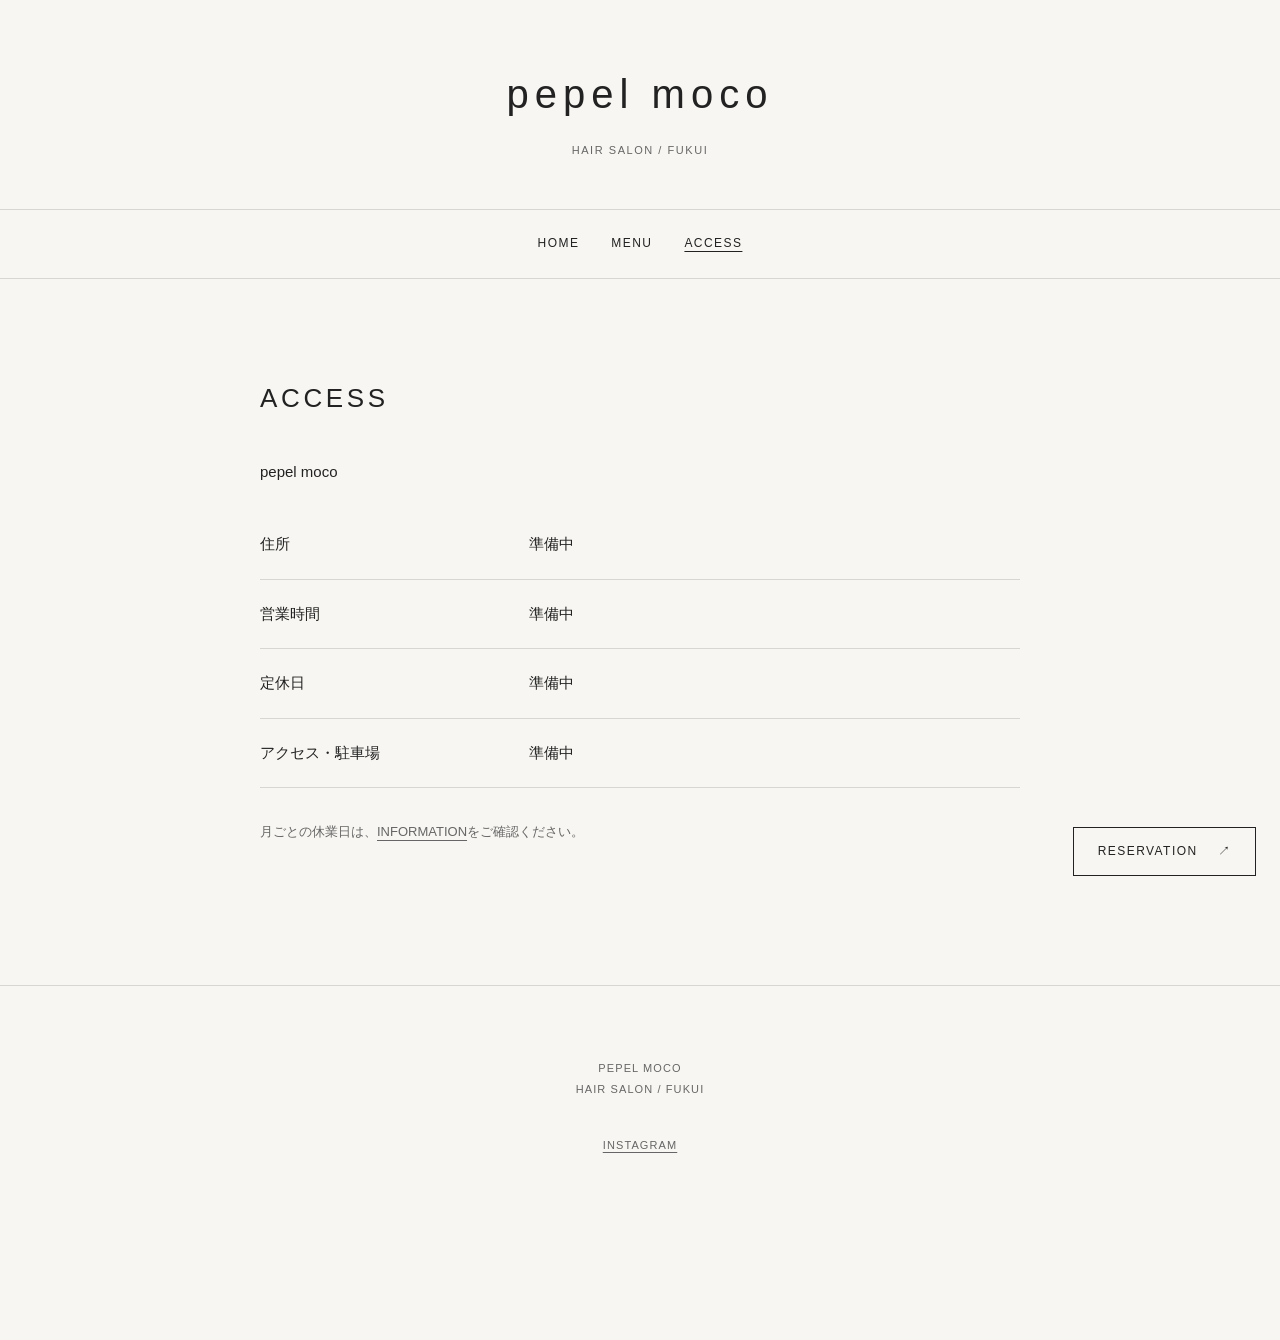
==== access.html @ a0970bb3 "build static site v0.1" ====
<!doctype html>
<html lang="ja">
<head>
  <meta charset="utf-8">
  <meta name="viewport" content="width=device-width, initial-scale=1, viewport-fit=cover">
  <meta name="description" content="福井の美容室 pepel moco。お休みのお知らせ、メニュー、アクセス、予約のご案内。">
  <title>ACCESS | pepel moco</title>
  <link rel="stylesheet" href="assets/style.css">
</head>
<body class="inner-page">
  <a class="skip-link" href="#main">本文へ移動</a>
  <header class="site-header">
    <p class="site-title"><a href="index.html">pepel moco</a></p>
    <p class="site-description">HAIR SALON / FUKUI</p>
  </header>
  <nav class="navigation" aria-label="メインナビゲーション">
      <a href="index.html">HOME</a>
      <a href="menu.html">MENU</a>
      <a href="access.html" aria-current="page">ACCESS</a>
  </nav>
  <main id="main" class="content" tabindex="-1">
    <section class="section" aria-labelledby="access-title">
      <h1 class="page-title" id="access-title">ACCESS</h1>
      <p>pepel moco</p>
      <!-- ACCESS EDIT START: 店舗情報を確定情報に置き換えてください。 -->
      <dl class="details">
        <div><dt>住所</dt><dd>準備中</dd></div>
        <div><dt>営業時間</dt><dd>準備中</dd></div>
        <div><dt>定休日</dt><dd>準備中</dd></div>
        <div><dt>アクセス・駐車場</dt><dd>準備中</dd></div>
      </dl>
      <!-- ACCESS EDIT END -->
      <p class="note">月ごとの休業日は、<a href="index.html#information-title">INFORMATION</a>をご確認ください。</p>
    </section>
  </main>
  <footer class="site-footer">
    <p>PEPEL MOCO<br>HAIR SALON / FUKUI</p>
    <a href="index.html#instagram">INSTAGRAM</a>
  </footer>
  <a class="reservation" href="index.html#reservation" aria-label="予約のご案内">RESERVATION <span aria-hidden="true">↗</span></a>
</body>
</html>
---- assets/style.css ----
/* pepel moco — static site v0.1 */
:root {
  color-scheme: light;
  --paper: #f7f6f2;
  --ink: #222;
  --muted: #666;
  --rule: #d8d6d0;
}
* { box-sizing: border-box; }
html { scroll-padding-top: 32px; }
body {
  margin: 0;
  padding-bottom: calc(100px + env(safe-area-inset-bottom, 0px));
  background: var(--paper);
  color: var(--ink);
  font-family: -apple-system, BlinkMacSystemFont, "Helvetica Neue", sans-serif;
  font-size: 15px;
  line-height: 1.9;
  overflow-wrap: anywhere;
}
a { color: inherit; text-underline-offset: 0.3em; }
a:hover { text-decoration-thickness: 2px; }
a:focus-visible { outline: 2px solid var(--ink); outline-offset: 5px; }
.site-header {
  min-height: 65vh;
  min-height: 65svh;
  display: flex;
  flex-direction: column;
  justify-content: center;
  align-items: center;
  padding: 72px 24px;
  text-align: center;
}
.site-title {
  margin: 0;
  font-size: clamp(32px, 7vw, 72px);
  font-weight: 400;
  letter-spacing: 0.15em;
  line-height: 1.5;
}
.site-title a { text-decoration: none; }
.site-description {
  margin: 24px 0 0;
  font-size: 11px;
  letter-spacing: 0.14em;
  color: var(--muted);
}
.navigation {
  display: flex;
  justify-content: center;
  flex-wrap: wrap;
  gap: 12px 32px;
  padding: 12px 20px;
  border-top: 1px solid var(--rule);
  border-bottom: 1px solid var(--rule);
  font-size: 12px;
  letter-spacing: 0.12em;
}
.navigation a {
  min-height: 44px;
  display: inline-flex;
  align-items: center;
  text-decoration: none;
}
.navigation a[aria-current="page"], .navigation a:hover { text-decoration: underline; }
.content { width: min(760px, calc(100% - 48px)); margin: 100px auto 140px; }
.section + .section { margin-top: 120px; }
.section { scroll-margin-top: 32px; }
.section-title, .page-title {
  margin: 0 0 40px;
  font-size: 20px;
  font-weight: 400;
  line-height: 1.5;
  letter-spacing: 0.14em;
}
.page-title { font-size: 26px; }
p { margin: 0 0 24px; }
.notice h3 { margin: 0 0 16px; font-size: 20px; font-weight: 400; }
.notice-label, .note, .link-pending { font-size: 13px; color: var(--muted); }
.details { margin: 24px 0 32px; }
.details > div {
  display: grid;
  grid-template-columns: minmax(0, 1fr) minmax(0, 2fr);
  gap: 24px;
  padding: 20px 0;
  border-bottom: 1px solid var(--rule);
}
dt, dd { margin: 0; }
.text-link { display: inline-flex; align-items: center; min-height: 44px; }
.inner-page .site-header { min-height: 0; padding: 64px 24px 48px; }
.inner-page .site-title { font-size: clamp(28px, 5vw, 40px); }
.inner-page .site-description { margin-top: 16px; }
.site-footer {
  padding: 72px 24px;
  border-top: 1px solid var(--rule);
  text-align: center;
  color: var(--muted);
  font-size: 11px;
  letter-spacing: 0.1em;
}
.site-footer a { display: inline-flex; align-items: center; min-height: 44px; }
.reservation {
  position: fixed;
  right: max(24px, env(safe-area-inset-right, 0px));
  bottom: calc(24px + env(safe-area-inset-bottom, 0px));
  z-index: 10;
  display: flex;
  align-items: center;
  justify-content: center;
  gap: 20px;
  min-height: 48px;
  padding: 12px 24px;
  border: 1px solid var(--ink);
  background: var(--paper);
  font-size: 12px;
  letter-spacing: 0.12em;
  text-decoration: none;
}
.reservation:hover { background: var(--ink); color: var(--paper); }
.skip-link {
  position: fixed;
  top: 12px;
  left: 12px;
  z-index: 20;
  padding: 12px;
  background: var(--paper);
  transform: translateY(-200%);
}
.skip-link:focus { transform: translateY(0); }
@media (max-width: 600px) {
  .site-header { min-height: 55vh; min-height: 55svh; padding: 48px 20px; }
  .content { width: calc(100% - 40px); margin: 64px auto 88px; }
  .section + .section { margin-top: 80px; }
  .section-title, .page-title { margin-bottom: 32px; }
  .notice h3 { font-size: 18px; }
  .details > div { gap: 16px; }
  .inner-page .site-header { padding: 48px 20px 36px; }
  .site-footer { padding: 48px 20px; }
  .reservation {
    left: max(16px, env(safe-area-inset-left, 0px));
    right: max(16px, env(safe-area-inset-right, 0px));
    bottom: calc(12px + env(safe-area-inset-bottom, 0px));
  }
}
@media print {
  body { padding-bottom: 0; }
  .reservation, .skip-link { display: none; }
  .site-header { min-height: 0; }
}
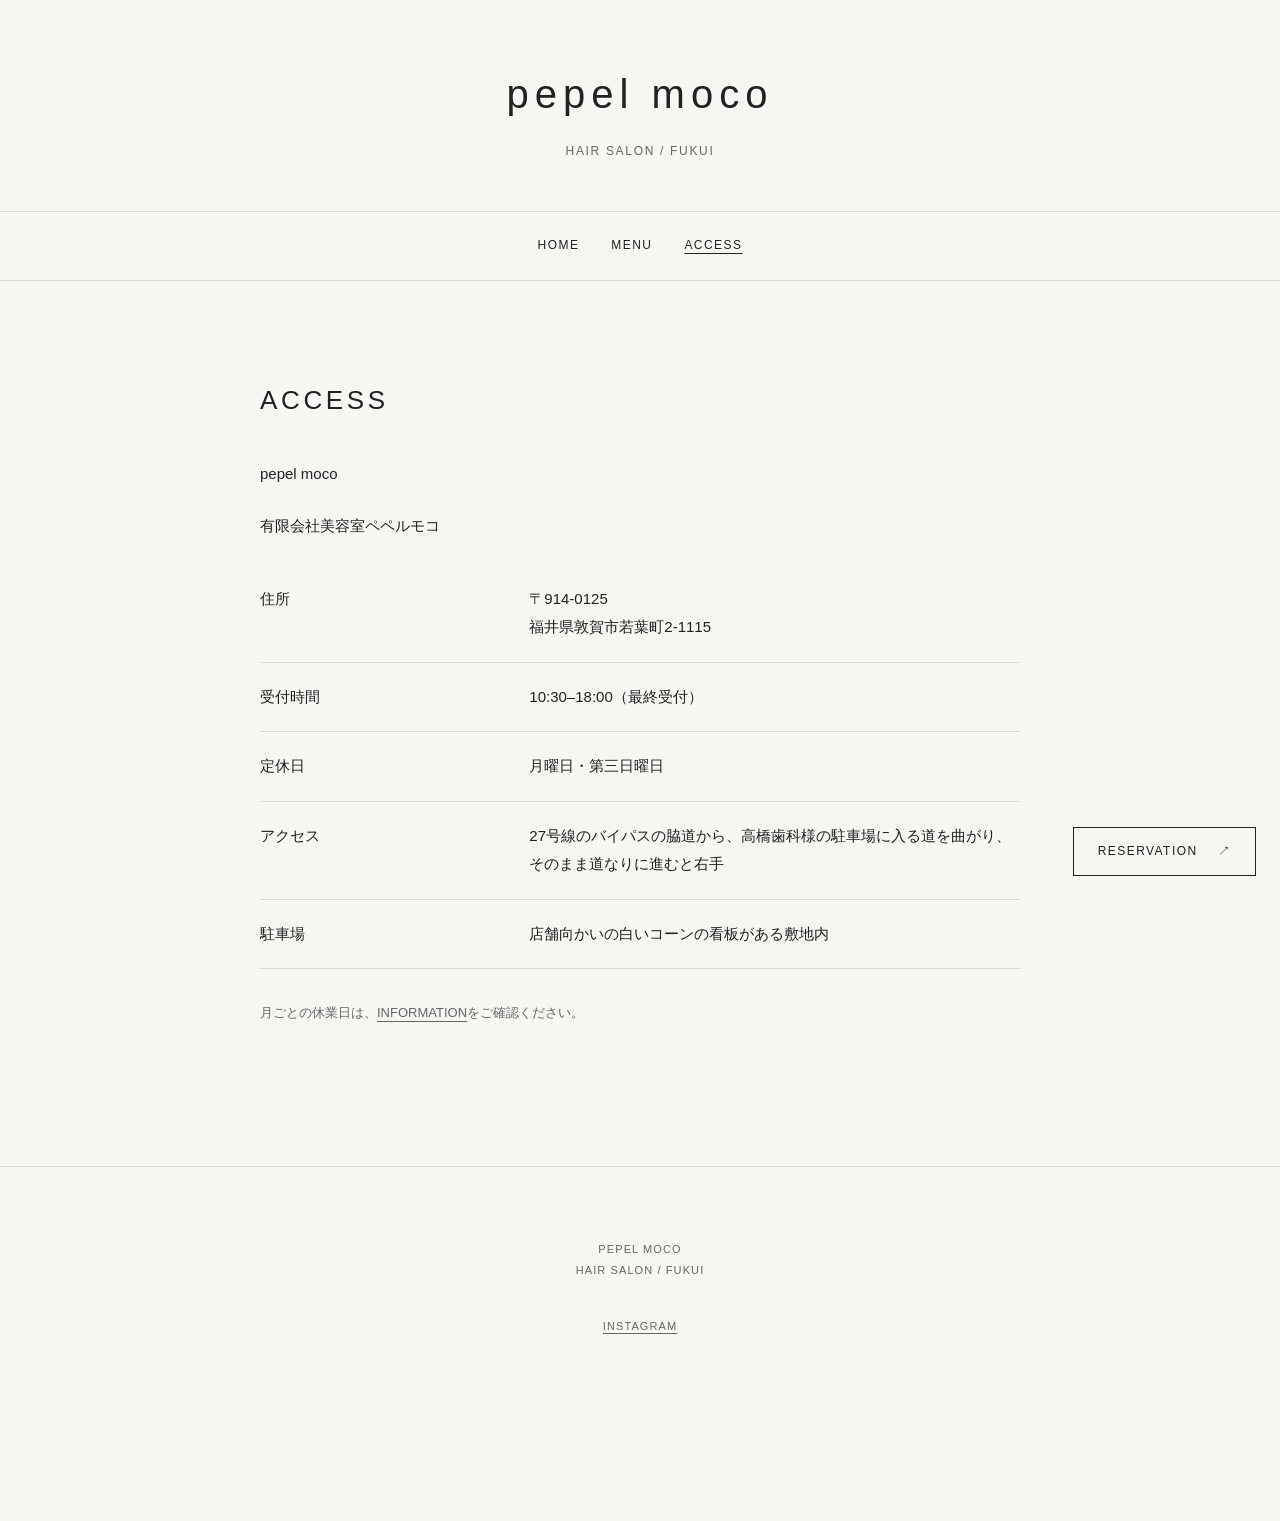
==== commit cec3925b: "add menu and access content" ====
--- a/access.html
+++ b/access.html
@@ -22,12 +22,14 @@
     <section class="section" aria-labelledby="access-title">
       <h1 class="page-title" id="access-title">ACCESS</h1>
       <p>pepel moco</p>
-      <!-- ACCESS EDIT START: 店舗情報を確定情報に置き換えてください。 -->
+      <!-- ACCESS EDIT START: 店舗情報の編集範囲。 -->
+      <p>有限会社美容室ペペルモコ</p>
       <dl class="details">
-        <div><dt>住所</dt><dd>準備中</dd></div>
-        <div><dt>営業時間</dt><dd>準備中</dd></div>
-        <div><dt>定休日</dt><dd>準備中</dd></div>
-        <div><dt>アクセス・駐車場</dt><dd>準備中</dd></div>
+        <div><dt>住所</dt><dd>〒914-0125<br>福井県敦賀市若葉町2-1115</dd></div>
+        <div><dt>受付時間</dt><dd>10:30–18:00（最終受付）</dd></div>
+        <div><dt>定休日</dt><dd>月曜日・第三日曜日</dd></div>
+        <div><dt>アクセス</dt><dd>27号線のバイパスの脇道から、高橋歯科様の駐車場に入る道を曲がり、そのまま道なりに進むと右手</dd></div>
+        <div><dt>駐車場</dt><dd>店舗向かいの白いコーンの看板がある敷地内</dd></div>
       </dl>
       <!-- ACCESS EDIT END -->
       <p class="note">月ごとの休業日は、<a href="index.html#information-title">INFORMATION</a>をご確認ください。</p>
--- a/assets/style.css
+++ b/assets/style.css
@@ -22,8 +22,8 @@
 a:hover { text-decoration-thickness: 2px; }
 a:focus-visible { outline: 2px solid var(--ink); outline-offset: 5px; }
 .site-header {
-  min-height: 65vh;
-  min-height: 65svh;
+  min-height: 52vh;
+  min-height: 52svh;
   display: flex;
   flex-direction: column;
   justify-content: center;
@@ -41,7 +41,7 @@
 .site-title a { text-decoration: none; }
 .site-description {
   margin: 24px 0 0;
-  font-size: 11px;
+  font-size: 12px;
   letter-spacing: 0.14em;
   color: var(--muted);
 }
@@ -86,6 +86,16 @@
   border-bottom: 1px solid var(--rule);
 }
 dt, dd { margin: 0; }
+.menu-category {
+  margin: 48px 0 0;
+  font-size: 12px;
+  font-weight: 400;
+  letter-spacing: 0.14em;
+  color: var(--muted);
+}
+.menu-prices + .menu-category { margin-top: 36px; }
+.menu-prices > div { grid-template-columns: minmax(0, 1fr) max-content; }
+.menu-prices dd { text-align: right; white-space: nowrap; }
 .text-link { display: inline-flex; align-items: center; min-height: 44px; }
 .inner-page .site-header { min-height: 0; padding: 64px 24px 48px; }
 .inner-page .site-title { font-size: clamp(28px, 5vw, 40px); }
@@ -128,7 +138,7 @@
 }
 .skip-link:focus { transform: translateY(0); }
 @media (max-width: 600px) {
-  .site-header { min-height: 55vh; min-height: 55svh; padding: 48px 20px; }
+  .site-header { min-height: 44vh; min-height: 44svh; padding: 48px 20px; }
   .content { width: calc(100% - 40px); margin: 64px auto 88px; }
   .section + .section { margin-top: 80px; }
   .section-title, .page-title { margin-bottom: 32px; }
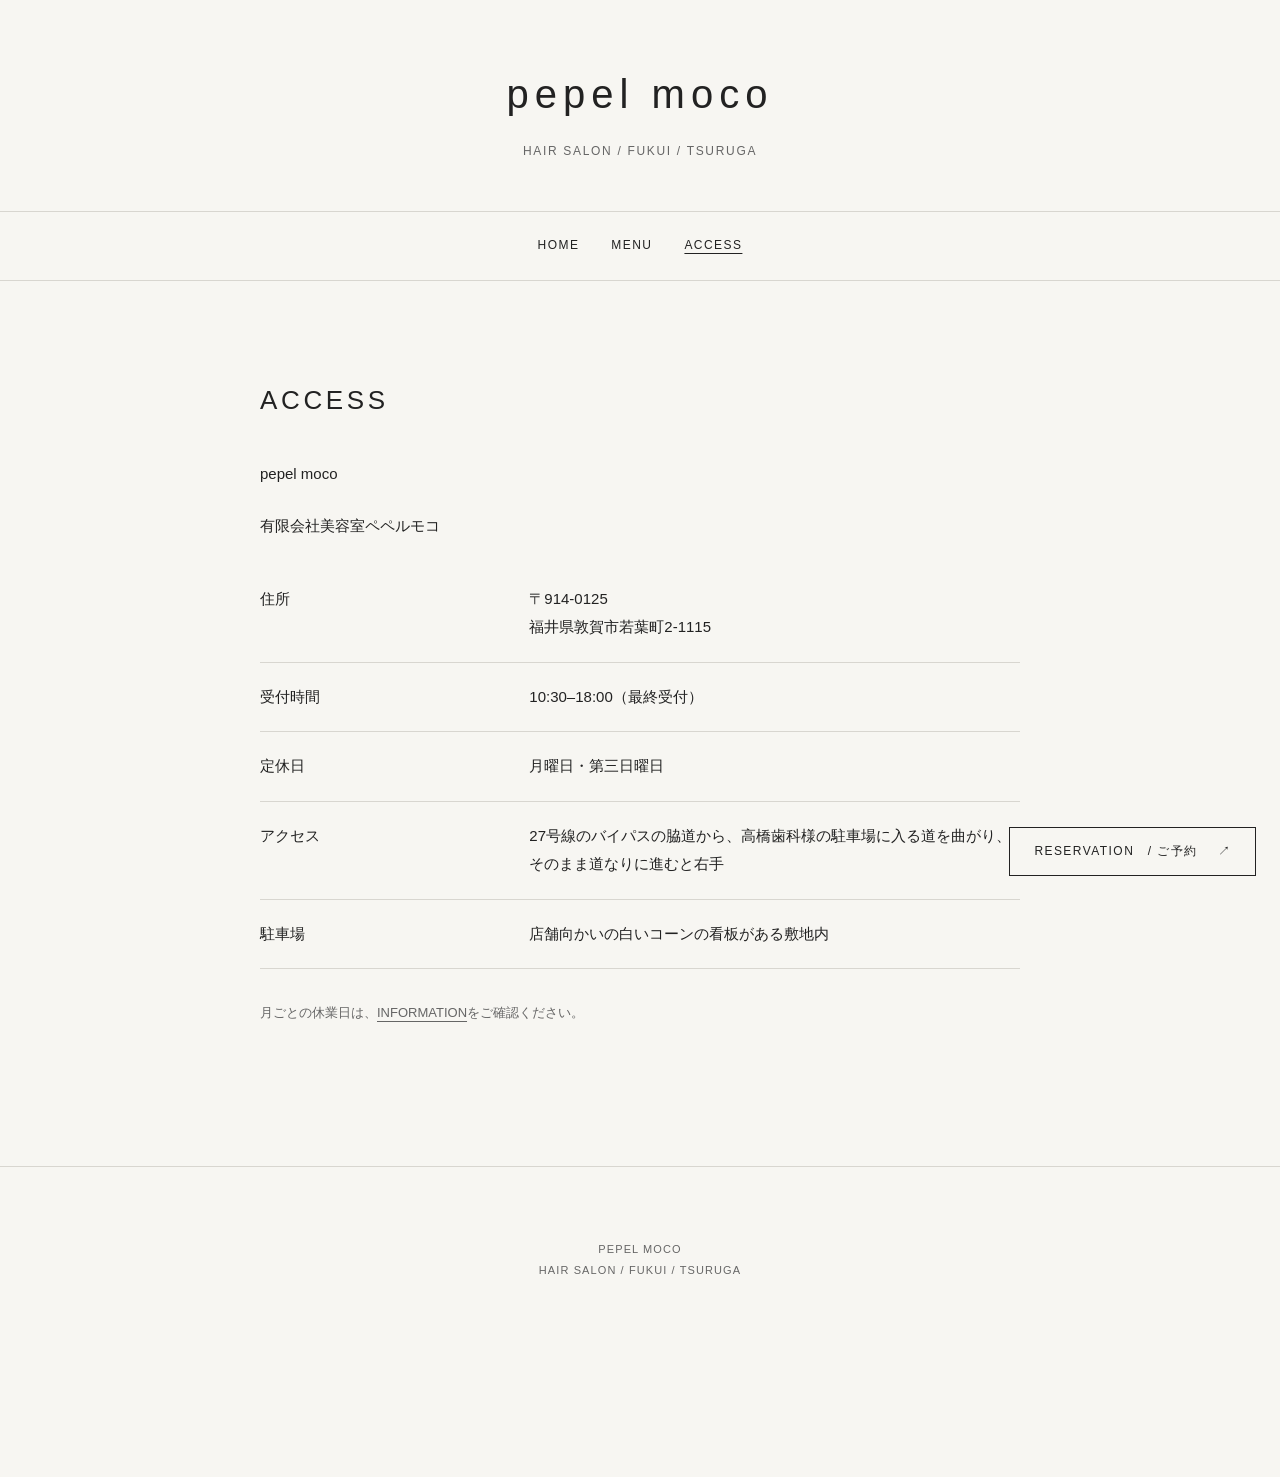
==== commit bd98b80f: "prepare initial public release" ====
--- a/access.html
+++ b/access.html
@@ -11,7 +11,7 @@
   <a class="skip-link" href="#main">本文へ移動</a>
   <header class="site-header">
     <p class="site-title"><a href="index.html">pepel moco</a></p>
-    <p class="site-description">HAIR SALON / FUKUI</p>
+    <p class="site-description">HAIR SALON / FUKUI / TSURUGA</p>
   </header>
   <nav class="navigation" aria-label="メインナビゲーション">
       <a href="index.html">HOME</a>
@@ -36,9 +36,8 @@
     </section>
   </main>
   <footer class="site-footer">
-    <p>PEPEL MOCO<br>HAIR SALON / FUKUI</p>
-    <a href="index.html#instagram">INSTAGRAM</a>
+    <p>PEPEL MOCO<br>HAIR SALON / FUKUI / TSURUGA</p>
   </footer>
-  <a class="reservation" href="index.html#reservation" aria-label="予約のご案内">RESERVATION <span aria-hidden="true">↗</span></a>
+  <a class="reservation" href="reservation.html" aria-label="予約のご案内">RESERVATION　/ ご予約 <span aria-hidden="true">↗</span></a>
 </body>
 </html>
--- a/assets/style.css
+++ b/assets/style.css
@@ -33,7 +33,7 @@
 }
 .site-title {
   margin: 0;
-  font-size: clamp(32px, 7vw, 72px);
+  font-size: clamp(28px, 5vw, 40px);
   font-weight: 400;
   letter-spacing: 0.15em;
   line-height: 1.5;
@@ -66,6 +66,7 @@
 .content { width: min(760px, calc(100% - 48px)); margin: 100px auto 140px; }
 .section + .section { margin-top: 120px; }
 .section { scroll-margin-top: 32px; }
+.shop-photo { display: block; width: 100%; height: auto; }
 .section-title, .page-title {
   margin: 0 0 40px;
   font-size: 20px;
@@ -93,6 +94,7 @@
   letter-spacing: 0.14em;
   color: var(--muted);
 }
+.first-visit-title { margin: 0 0 12px; }
 .menu-prices + .menu-category { margin-top: 36px; }
 .menu-prices > div { grid-template-columns: minmax(0, 1fr) max-content; }
 .menu-prices dd { text-align: right; white-space: nowrap; }
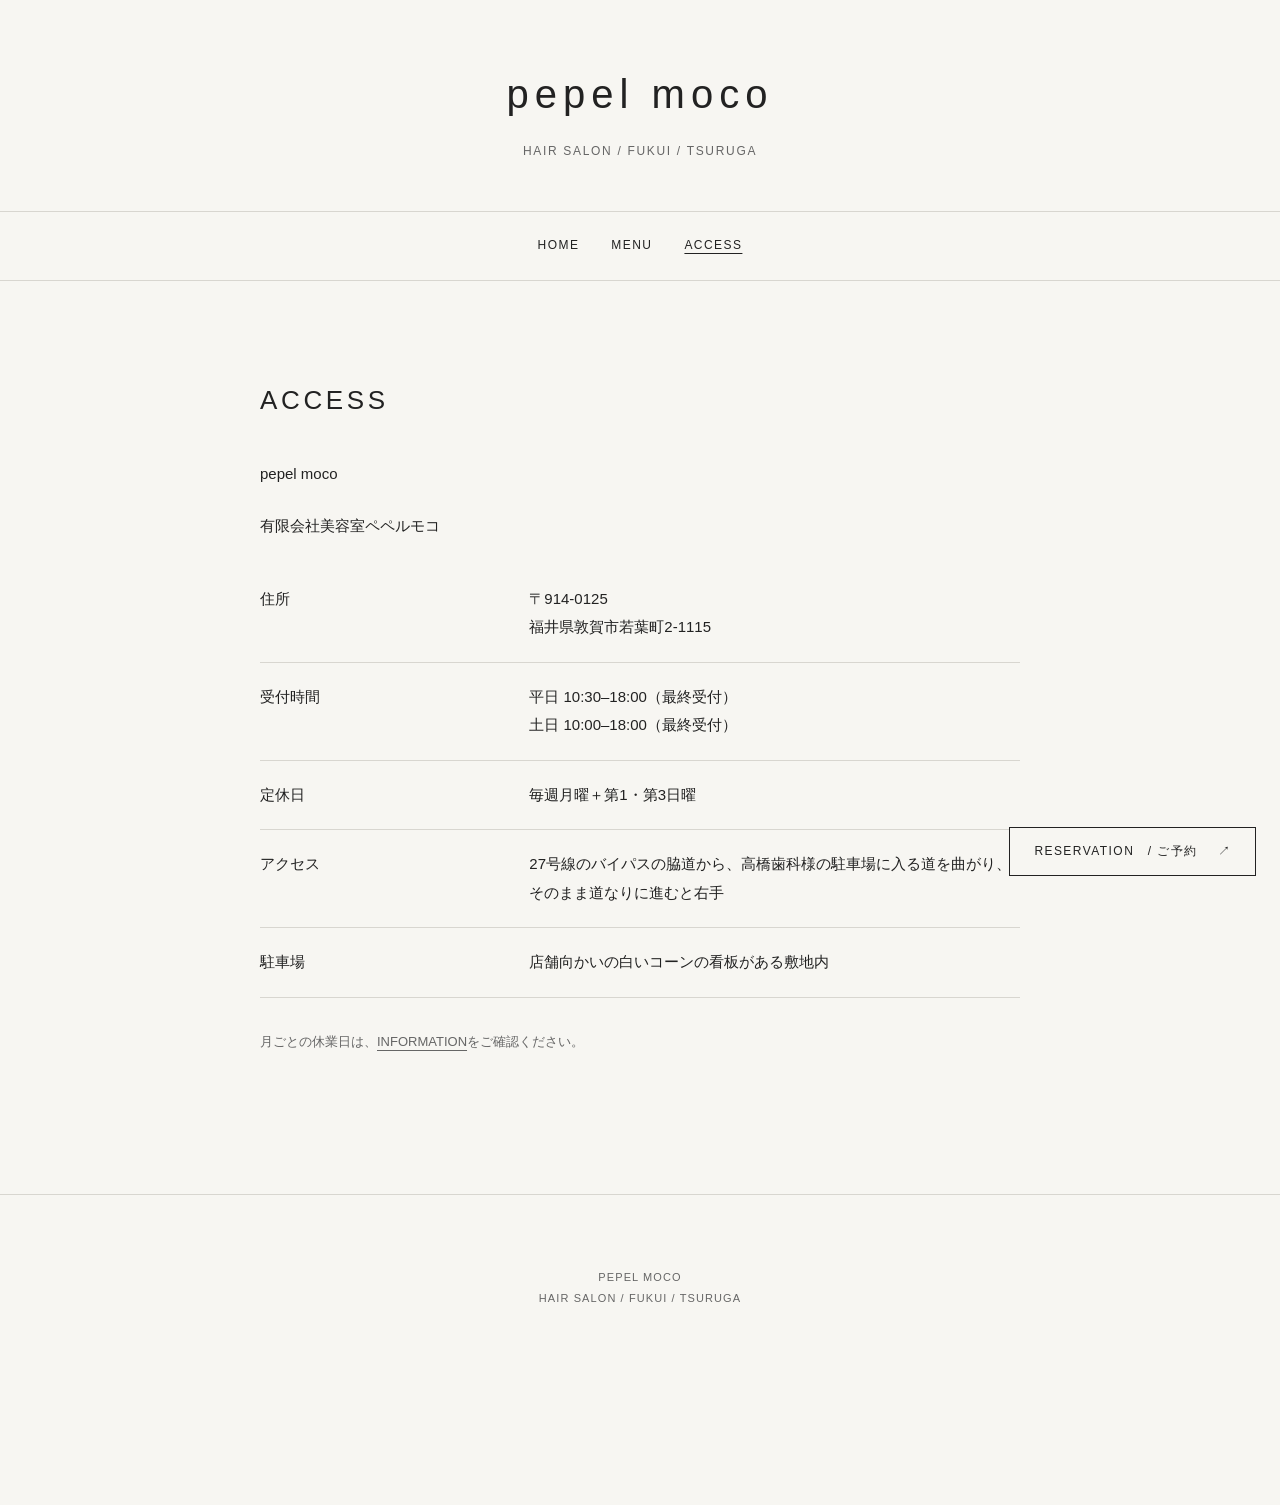
==== commit fdf3e966: "Update October holidays and business hours" ====
--- a/access.html
+++ b/access.html
@@ -26,8 +26,8 @@
       <p>有限会社美容室ペペルモコ</p>
       <dl class="details">
         <div><dt>住所</dt><dd>〒914-0125<br>福井県敦賀市若葉町2-1115</dd></div>
-        <div><dt>受付時間</dt><dd>10:30–18:00（最終受付）</dd></div>
-        <div><dt>定休日</dt><dd>月曜日・第三日曜日</dd></div>
+        <div><dt>受付時間</dt><dd>平日 10:30–18:00（最終受付）<br>土日 10:00–18:00（最終受付）</dd></div>
+        <div><dt>定休日</dt><dd>毎週月曜＋第1・第3日曜</dd></div>
         <div><dt>アクセス</dt><dd>27号線のバイパスの脇道から、高橋歯科様の駐車場に入る道を曲がり、そのまま道なりに進むと右手</dd></div>
         <div><dt>駐車場</dt><dd>店舗向かいの白いコーンの看板がある敷地内</dd></div>
       </dl>
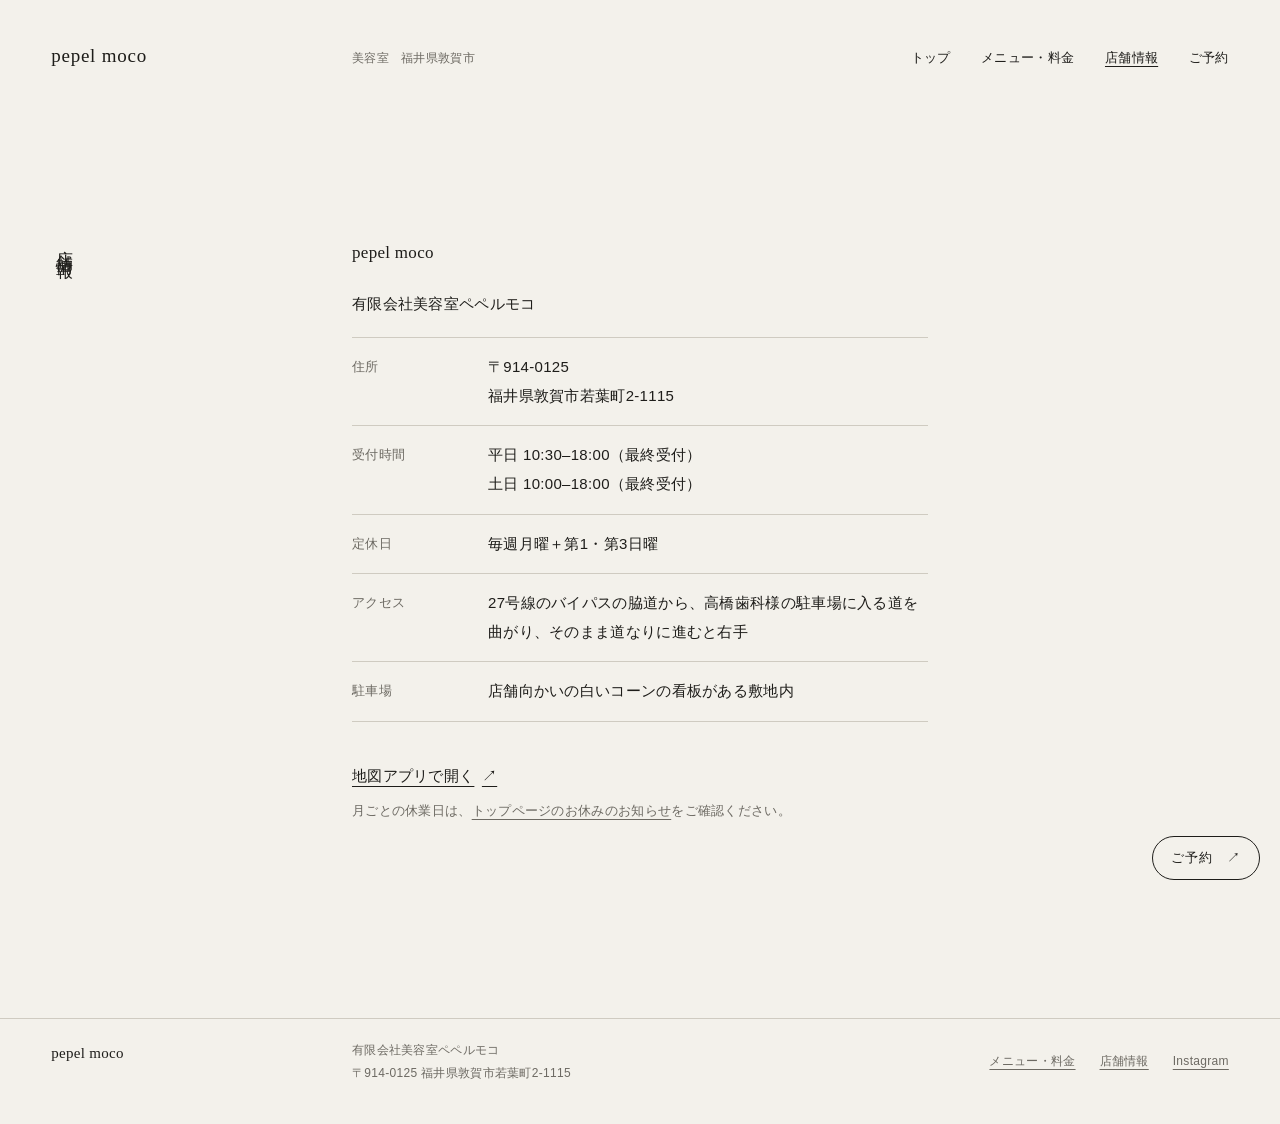
==== commit 99dcc6e0: "Editorial redesign prototype (independent proposal) Co-Authored-By: Claude Opus 5.5 <noreply@anthrop" ====
--- a/access.html
+++ b/access.html
@@ -9,19 +9,21 @@
 </head>
 <body class="inner-page">
   <a class="skip-link" href="#main">本文へ移動</a>
-  <header class="site-header">
+  <header class="site-header grid">
     <p class="site-title"><a href="index.html">pepel moco</a></p>
-    <p class="site-description">HAIR SALON / FUKUI / TSURUGA</p>
+    <p class="site-description">美容室　福井県敦賀市</p>
+    <nav class="navigation" aria-label="メインナビゲーション">
+      <a href="index.html">トップ</a>
+      <a href="menu.html">メニュー・料金</a>
+      <a href="access.html" aria-current="page">店舗情報</a>
+      <a href="reservation.html">ご予約</a>
+    </nav>
   </header>
-  <nav class="navigation" aria-label="メインナビゲーション">
-      <a href="index.html">HOME</a>
-      <a href="menu.html">MENU</a>
-      <a href="access.html" aria-current="page">ACCESS</a>
-  </nav>
+
   <main id="main" class="content" tabindex="-1">
-    <section class="section" aria-labelledby="access-title">
-      <h1 class="page-title" id="access-title">ACCESS</h1>
-      <p>pepel moco</p>
+    <section class="sheet grid" aria-labelledby="access-title">
+      <div class="sheet__head"><h1 class="page-title" id="access-title">店舗情報</h1></div>
+      <p class="lede">pepel moco</p>
       <!-- ACCESS EDIT START: 店舗情報の編集範囲。 -->
       <p>有限会社美容室ペペルモコ</p>
       <dl class="details">
@@ -32,12 +34,20 @@
         <div><dt>駐車場</dt><dd>店舗向かいの白いコーンの看板がある敷地内</dd></div>
       </dl>
       <!-- ACCESS EDIT END -->
-      <p class="note">月ごとの休業日は、<a href="index.html#information-title">INFORMATION</a>をご確認ください。</p>
+      <a class="text-link" href="https://www.google.com/maps/search/?api=1&amp;query=%E7%A6%8F%E4%BA%95%E7%9C%8C%E6%95%A6%E8%B3%80%E5%B8%82%E8%8B%A5%E8%91%89%E7%94%BA2-1115">地図アプリで開く <span aria-hidden="true">↗</span></a>
+      <p class="note">月ごとの休業日は、<a href="index.html#information-title">トップページのお休みのお知らせ</a>をご確認ください。</p>
     </section>
   </main>
-  <footer class="site-footer">
-    <p>PEPEL MOCO<br>HAIR SALON / FUKUI / TSURUGA</p>
+
+  <footer class="site-footer grid">
+    <p class="footer-name">pepel moco</p>
+    <p class="footer-address">有限会社美容室ペペルモコ<br>〒914-0125 福井県敦賀市若葉町2-1115</p>
+    <p class="footer-links">
+      <a href="menu.html">メニュー・料金</a>
+      <a href="access.html">店舗情報</a>
+      <a href="index.html#instagram">Instagram</a>
+    </p>
   </footer>
-  <a class="reservation" href="reservation.html" aria-label="予約のご案内">RESERVATION　/ ご予約 <span aria-hidden="true">↗</span></a>
+  <a class="reservation" href="reservation.html" aria-label="予約のご案内">ご予約 <span aria-hidden="true">↗</span></a>
 </body>
 </html>
--- a/assets/style.css
+++ b/assets/style.css
@@ -1,134 +1,303 @@
-/* pepel moco — static site v0.1 */
+/* pepel moco — static site v0.2 (editorial prototype)
+   外部フォント・JavaScript・ビルド不要。
+   レイアウトは12列グリッド。見出しを左の細い列、本文を中央の列に置く。 */
+
 :root {
   color-scheme: light;
-  --paper: #f7f6f2;
-  --ink: #222;
-  --muted: #666;
-  --rule: #d8d6d0;
-}
+  --paper: #f3f1eb;
+  --ink: #1e1d1a;
+  --muted: #6d6a63;
+  --rule: #cfcbc1;
+  --tint: #e6e2d8;
+  --serif: "Hiragino Mincho ProN", "Yu Mincho", "YuMincho", "Noto Serif JP", "Noto Serif CJK JP", "IPAMincho", serif;
+  --sans: -apple-system, BlinkMacSystemFont, "Hiragino Sans", "Hiragino Kaku Gothic ProN", "Yu Gothic", "YuGothic", "Noto Sans JP", "Helvetica Neue", sans-serif;
+  --margin: clamp(20px, 4vw, 56px);
+  --gutter: clamp(12px, 2vw, 28px);
+}
+
 * { box-sizing: border-box; }
-html { scroll-padding-top: 32px; }
+html { scroll-padding-top: 24px; -webkit-text-size-adjust: 100%; }
 body {
   margin: 0;
-  padding-bottom: calc(100px + env(safe-area-inset-bottom, 0px));
   background: var(--paper);
   color: var(--ink);
-  font-family: -apple-system, BlinkMacSystemFont, "Helvetica Neue", sans-serif;
+  font-family: var(--sans);
   font-size: 15px;
-  line-height: 1.9;
+  line-height: 1.95;
+  letter-spacing: 0.02em;
   overflow-wrap: anywhere;
-}
-a { color: inherit; text-underline-offset: 0.3em; }
+  font-feature-settings: "palt" 0;
+}
+img { display: block; max-width: 100%; height: auto; }
+a { color: inherit; text-decoration-thickness: 1px; text-underline-offset: 0.32em; }
 a:hover { text-decoration-thickness: 2px; }
-a:focus-visible { outline: 2px solid var(--ink); outline-offset: 5px; }
+a:focus-visible { outline: 2px solid var(--ink); outline-offset: 4px; }
+p { margin: 0 0 1.2em; }
+dt, dd { margin: 0; }
+h1, h2, h3 { font-weight: 400; margin: 0; }
+
+/* ---------- grid ---------- */
+.grid {
+  display: grid;
+  grid-template-columns: repeat(12, minmax(0, 1fr));
+  column-gap: var(--gutter);
+  width: 100%;
+  max-width: 1440px;
+  margin-inline: auto;
+  padding-inline: var(--margin);
+}
+
+/* ---------- header ---------- */
 .site-header {
-  min-height: 52vh;
-  min-height: 52svh;
-  display: flex;
-  flex-direction: column;
-  justify-content: center;
-  align-items: center;
-  padding: 72px 24px;
-  text-align: center;
+  align-items: baseline;
+  padding-top: clamp(20px, 3vw, 36px);
+  padding-bottom: 16px;
 }
 .site-title {
-  margin: 0;
-  font-size: clamp(28px, 5vw, 40px);
-  font-weight: 400;
-  letter-spacing: 0.15em;
-  line-height: 1.5;
+  grid-column: 1 / span 3;
+  margin: 0;
+  font-family: var(--serif);
+  font-size: 19px;
+  line-height: 1.4;
+  letter-spacing: 0.04em;
 }
 .site-title a { text-decoration: none; }
 .site-description {
-  margin: 24px 0 0;
-  font-size: 12px;
-  letter-spacing: 0.14em;
-  color: var(--muted);
+  grid-column: 4 / span 4;
+  margin: 0;
+  color: var(--muted);
+  font-size: 12px;
 }
 .navigation {
+  grid-column: 8 / -1;
   display: flex;
-  justify-content: center;
+  justify-content: flex-end;
   flex-wrap: wrap;
-  gap: 12px 32px;
-  padding: 12px 20px;
-  border-top: 1px solid var(--rule);
-  border-bottom: 1px solid var(--rule);
-  font-size: 12px;
-  letter-spacing: 0.12em;
+  gap: 0 clamp(16px, 2.4vw, 32px);
+  font-size: 13px;
 }
 .navigation a {
-  min-height: 44px;
   display: inline-flex;
   align-items: center;
+  min-height: 44px;
   text-decoration: none;
 }
-.navigation a[aria-current="page"], .navigation a:hover { text-decoration: underline; }
-.content { width: min(760px, calc(100% - 48px)); margin: 100px auto 140px; }
-.section + .section { margin-top: 120px; }
-.section { scroll-margin-top: 32px; }
-.shop-photo { display: block; width: 100%; height: auto; }
-.section-title, .page-title {
-  margin: 0 0 40px;
-  font-size: 20px;
-  font-weight: 400;
-  line-height: 1.5;
-  letter-spacing: 0.14em;
-}
-.page-title { font-size: 26px; }
-p { margin: 0 0 24px; }
-.notice h3 { margin: 0 0 16px; font-size: 20px; font-weight: 400; }
-.notice-label, .note, .link-pending { font-size: 13px; color: var(--muted); }
-.details { margin: 24px 0 32px; }
+.navigation a[aria-current="page"] { text-decoration: underline; }
+.navigation a:hover { text-decoration: underline; }
+
+/* ---------- opening (top page) ---------- */
+.opening {
+  align-items: end;
+  padding-top: clamp(32px, 7vw, 112px);
+}
+.opening__info {
+  grid-column: 1 / span 4;
+  padding-right: 8px;
+  grid-row: 1;
+  padding-bottom: 4px;
+}
+.opening__photo {
+  grid-column: 6 / -1;
+  grid-row: 1;
+  margin: 0;
+}
+
+/* ---------- sheet: 見出し列 + 本文列 ---------- */
+.sheet {
+  row-gap: 0;
+  margin-top: clamp(72px, 11vw, 168px);
+  scroll-margin-top: 24px;
+}
+.sheet > * { grid-column: 4 / span 6; }
+.sheet > .sheet__head {
+  grid-column: 1 / span 3;
+  grid-row: 1 / span 40;
+  align-self: start;
+}
+.sheet__wide { grid-column: 4 / -1 !important; }
+.sheet__rule {
+  grid-column: 1 / -1 !important;
+  height: 1px;
+  margin-bottom: 18px;
+  background: var(--rule);
+}
+.sheet__rule + .sheet__head { grid-row: 2 / span 40; }
+
+.section-title,
+.page-title {
+  font-family: var(--serif);
+  font-size: 15px;
+  line-height: 1.6;
+  letter-spacing: 0.24em;
+}
+.page-title { font-size: 17px; }
+
+/* 見出しは縦組み（PC） */
+@media (min-width: 900px) {
+  .sheet__head .section-title,
+  .sheet__head .page-title {
+    writing-mode: vertical-rl;
+    text-orientation: mixed;
+    min-height: 6em;
+  }
+}
+
+/* ---------- notices ---------- */
+.notice + .notice { margin-top: 48px; }
+.notice h3 {
+  margin: 0 0 14px;
+  font-family: var(--serif);
+  font-size: 19px;
+  line-height: 1.6;
+}
+.news-date {
+  margin: 0 0 6px;
+  color: var(--muted);
+  font-size: 12px;
+  font-variant-numeric: tabular-nums;
+  letter-spacing: 0.08em;
+}
+.note, .muted { color: var(--muted); font-size: 13px; }
+.lede { font-family: var(--serif); font-size: 17px; line-height: 1.9; }
+
+/* お休み：日付を大きく */
+.opening .notice h3 { font-size: 15px; font-family: var(--sans); color: var(--muted); margin-bottom: 6px; }
+.opening .details { margin: 0; }
+.opening .details > div { grid-template-columns: 1fr; gap: 4px; border: 0; padding: 0; }
+.opening .details dt { font-size: 12px; color: var(--muted); }
+.opening .details dd {
+  font-family: var(--serif);
+  font-size: clamp(20px, 1.9vw, 27px);
+  line-height: 1.6;
+  letter-spacing: 0.04em;
+  font-variant-numeric: tabular-nums;
+  word-break: auto-phrase;
+}
+.opening__info .text-link { margin-top: 20px; font-size: 13px; }
+
+/* ---------- definition lists ---------- */
+.details { margin: 0 0 32px; }
 .details > div {
   display: grid;
-  grid-template-columns: minmax(0, 1fr) minmax(0, 2fr);
-  gap: 24px;
-  padding: 20px 0;
-  border-bottom: 1px solid var(--rule);
-}
-dt, dd { margin: 0; }
-.menu-category {
-  margin: 48px 0 0;
-  font-size: 12px;
-  font-weight: 400;
+  grid-template-columns: 8em minmax(0, 1fr);
+  gap: 16px;
+  padding: 14px 0 15px;
+  border-top: 1px solid var(--rule);
+}
+.details > div:last-child { border-bottom: 1px solid var(--rule); }
+.details dt { color: var(--muted); font-size: 13px; padding-top: 2px; }
+
+/* ---------- menu ---------- */
+.menu-sheet .menu-category {
+  grid-column: 1 / span 3;
+  margin: 0;
+  padding-top: 14px;
+  font-size: 12px;
   letter-spacing: 0.14em;
   color: var(--muted);
-}
-.first-visit-title { margin: 0 0 12px; }
-.menu-prices + .menu-category { margin-top: 36px; }
+  border-top: 1px solid var(--ink);
+}
+.menu-sheet .menu-prices {
+  grid-column: 4 / span 6;
+  margin: 0 0 56px;
+  border-top: 1px solid var(--ink);
+}
+.menu-sheet .menu-prices > div:first-child { border-top: 0; }
 .menu-prices > div { grid-template-columns: minmax(0, 1fr) max-content; }
-.menu-prices dd { text-align: right; white-space: nowrap; }
-.text-link { display: inline-flex; align-items: center; min-height: 44px; }
-.inner-page .site-header { min-height: 0; padding: 64px 24px 48px; }
-.inner-page .site-title { font-size: clamp(28px, 5vw, 40px); }
-.inner-page .site-description { margin-top: 16px; }
+.menu-prices dt { color: var(--ink); font-size: 15px; padding-top: 0; }
+.menu-prices dd {
+  text-align: right;
+  white-space: nowrap;
+  font-variant-numeric: tabular-nums;
+}
+.menu-sheet .first-visit-title { border-top: 0; padding-top: 0; }
+.menu-sheet .first-visit { grid-column: 4 / span 6; margin: 0 0 64px; }
+.menu-sheet .page-title { grid-column: 1 / span 3; margin-bottom: 40px; }
+.menu-sheet .menu-lead { grid-column: 4 / span 6; margin-bottom: 40px; }
+.menu-sheet .note-end { grid-column: 4 / span 6; }
+
+/* ---------- plates (写真) ----------
+   写真は縦横比をそのまま保ち、追加順に位置が巡回する。
+   クラス指定なしで <figure class="plate"> を増やすだけで並ぶ。 */
+.plates {
+  margin-top: clamp(80px, 12vw, 180px);
+  row-gap: clamp(48px, 8vw, 120px);
+  align-items: start;
+}
+.plate { margin: 0; }
+.plate:nth-child(4n + 1) { grid-column: 1 / span 4; }
+.plate:nth-child(4n + 2) { grid-column: 8 / span 3; margin-top: clamp(40px, 10vw, 160px); }
+.plate:nth-child(4n + 3) { grid-column: 3 / span 3; }
+.plate:nth-child(4n + 4) { grid-column: 8 / -1; margin-top: clamp(24px, 5vw, 80px); }
+/* 横長写真は広めに。必要な写真だけに付ける任意クラス。 */
+.plate--wide:nth-child(n) { grid-column: 2 / span 9; margin-top: 0; }
+.plate figcaption {
+  margin-top: 10px;
+  color: var(--muted);
+  font-size: 12px;
+  line-height: 1.7;
+}
+/* 仮枠（写真差し替えまでの空き枠） */
+.plate--placeholder img { background: var(--tint); }
+
+/* ---------- links ---------- */
+.text-link {
+  display: inline-flex;
+  align-items: center;
+  gap: 0.5em;
+  min-height: 44px;
+}
+.link-row { display: flex; flex-wrap: wrap; gap: 0 32px; }
+
+/* ---------- reservation page ---------- */
+.way {
+  display: grid;
+  grid-template-columns: minmax(0, 1fr);
+  padding: 18px 0 22px;
+  border-top: 1px solid var(--rule);
+}
+.way:last-of-type { border-bottom: 1px solid var(--rule); }
+.way h2 { font-family: var(--serif); font-size: 18px; line-height: 1.6; margin-bottom: 6px; }
+.way p { margin-bottom: 4px; }
+
+/* ---------- footer (colophon) ---------- */
 .site-footer {
-  padding: 72px 24px;
+  margin-top: clamp(96px, 14vw, 200px);
+  padding-top: 20px;
+  padding-bottom: 40px;
   border-top: 1px solid var(--rule);
-  text-align: center;
-  color: var(--muted);
-  font-size: 11px;
-  letter-spacing: 0.1em;
-}
+  color: var(--muted);
+  font-size: 12px;
+  line-height: 1.9;
+  row-gap: 24px;
+}
+.site-footer p { margin: 0; }
+.site-footer .footer-name { grid-column: 1 / span 3; color: var(--ink); font-family: var(--serif); font-size: 15px; }
+.site-footer .footer-address { grid-column: 4 / span 4; }
+.site-footer .footer-links { grid-column: 8 / -1; justify-self: end; display: flex; flex-wrap: wrap; gap: 0 24px; }
 .site-footer a { display: inline-flex; align-items: center; min-height: 44px; }
+
+/* ---------- 固定の予約リンク ---------- */
+body { padding-bottom: 0; }
 .reservation {
   position: fixed;
-  right: max(24px, env(safe-area-inset-right, 0px));
-  bottom: calc(24px + env(safe-area-inset-bottom, 0px));
+  right: max(20px, env(safe-area-inset-right, 0px));
+  bottom: calc(20px + env(safe-area-inset-bottom, 0px));
   z-index: 10;
-  display: flex;
+  display: inline-flex;
   align-items: center;
-  justify-content: center;
-  gap: 20px;
-  min-height: 48px;
-  padding: 12px 24px;
+  gap: 14px;
+  min-height: 44px;
+  padding: 8px 18px;
   border: 1px solid var(--ink);
+  border-radius: 999px;
   background: var(--paper);
-  font-size: 12px;
-  letter-spacing: 0.12em;
+  font-size: 13px;
+  letter-spacing: 0.08em;
   text-decoration: none;
 }
 .reservation:hover { background: var(--ink); color: var(--paper); }
+
 .skip-link {
   position: fixed;
   top: 12px;
@@ -139,23 +308,74 @@
   transform: translateY(-200%);
 }
 .skip-link:focus { transform: translateY(0); }
-@media (max-width: 600px) {
-  .site-header { min-height: 44vh; min-height: 44svh; padding: 48px 20px; }
-  .content { width: calc(100% - 40px); margin: 64px auto 88px; }
-  .section + .section { margin-top: 80px; }
-  .section-title, .page-title { margin-bottom: 32px; }
-  .notice h3 { font-size: 18px; }
-  .details > div { gap: 16px; }
-  .inner-page .site-header { padding: 48px 20px 36px; }
-  .site-footer { padding: 48px 20px; }
-  .reservation {
-    left: max(16px, env(safe-area-inset-left, 0px));
-    right: max(16px, env(safe-area-inset-right, 0px));
-    bottom: calc(12px + env(safe-area-inset-bottom, 0px));
-  }
-}
+.content:focus { outline: none; }
+
+/* ---------- tablet ---------- */
+@media (max-width: 1080px) {
+  .sheet > * { grid-column: 4 / -1; }
+  .menu-sheet .menu-prices,
+  .menu-sheet .first-visit,
+  .menu-sheet .menu-lead,
+  .menu-sheet .note-end { grid-column: 4 / -1; }
+}
+
+/* ---------- smartphone ---------- */
+@media (max-width: 899px) {
+  .grid { grid-template-columns: repeat(6, minmax(0, 1fr)); }
+  .site-header { row-gap: 4px; padding-bottom: 8px; }
+  .site-title { grid-column: 1 / span 3; }
+  .site-description { grid-column: 4 / -1; justify-self: end; text-align: right; font-size: 11px; }
+  .navigation { grid-column: 1 / -1; justify-content: flex-start; border-top: 1px solid var(--rule); margin-top: 8px; }
+
+  .opening { padding-top: 20px; row-gap: 32px; }
+  .opening__photo { grid-column: 2 / -1; grid-row: 1; }
+  .opening__info { grid-column: 1 / -1; grid-row: 2; }
+
+  .sheet { margin-top: 88px; }
+  .sheet > *,
+  .sheet > .sheet__head,
+  .sheet__wide { grid-column: 1 / -1 !important; }
+  .sheet > .sheet__head, .sheet__rule + .sheet__head { grid-row: auto; margin-bottom: 20px; }
+
+  .menu-sheet .menu-category,
+  .menu-sheet .menu-prices,
+  .menu-sheet .first-visit,
+  .menu-sheet .menu-lead,
+  .menu-sheet .note-end,
+  .menu-sheet .page-title { grid-column: 1 / -1; }
+  .menu-sheet .menu-category { padding-bottom: 4px; }
+  .menu-sheet .menu-prices { border-top: 0; margin-bottom: 44px; }
+  .menu-sheet .menu-prices > div:first-child { border-top: 1px solid var(--rule); }
+
+  .plates { row-gap: 40px; }
+  .plate:nth-child(4n + 1) { grid-column: 1 / span 5; }
+  .plate:nth-child(4n + 2) { grid-column: 3 / -1; margin-top: 0; }
+  .plate:nth-child(4n + 3) { grid-column: 1 / span 4; }
+  .plate:nth-child(4n + 4) { grid-column: 2 / -1; margin-top: 0; }
+  .plate--wide:nth-child(n) { grid-column: 1 / -1; }
+
+  .details > div { grid-template-columns: 6.5em minmax(0, 1fr); gap: 12px; }
+
+  .site-footer { padding-bottom: calc(96px + env(safe-area-inset-bottom, 0px)); row-gap: 8px; }
+  .site-footer .footer-name,
+  .site-footer .footer-address,
+  .site-footer .footer-links { grid-column: 1 / -1; justify-self: start; }
+}
+
+@media (prefers-reduced-motion: no-preference) {
+  html { scroll-behavior: smooth; }
+}
+
 @media print {
-  body { padding-bottom: 0; }
   .reservation, .skip-link { display: none; }
-  .site-header { min-height: 0; }
-}
+  .navigation { display: none; }
+}
+
+.visually-hidden {
+  position: absolute !important;
+  width: 1px; height: 1px;
+  margin: -1px; padding: 0; border: 0;
+  overflow: hidden;
+  clip: rect(0 0 0 0);
+  white-space: nowrap;
+}
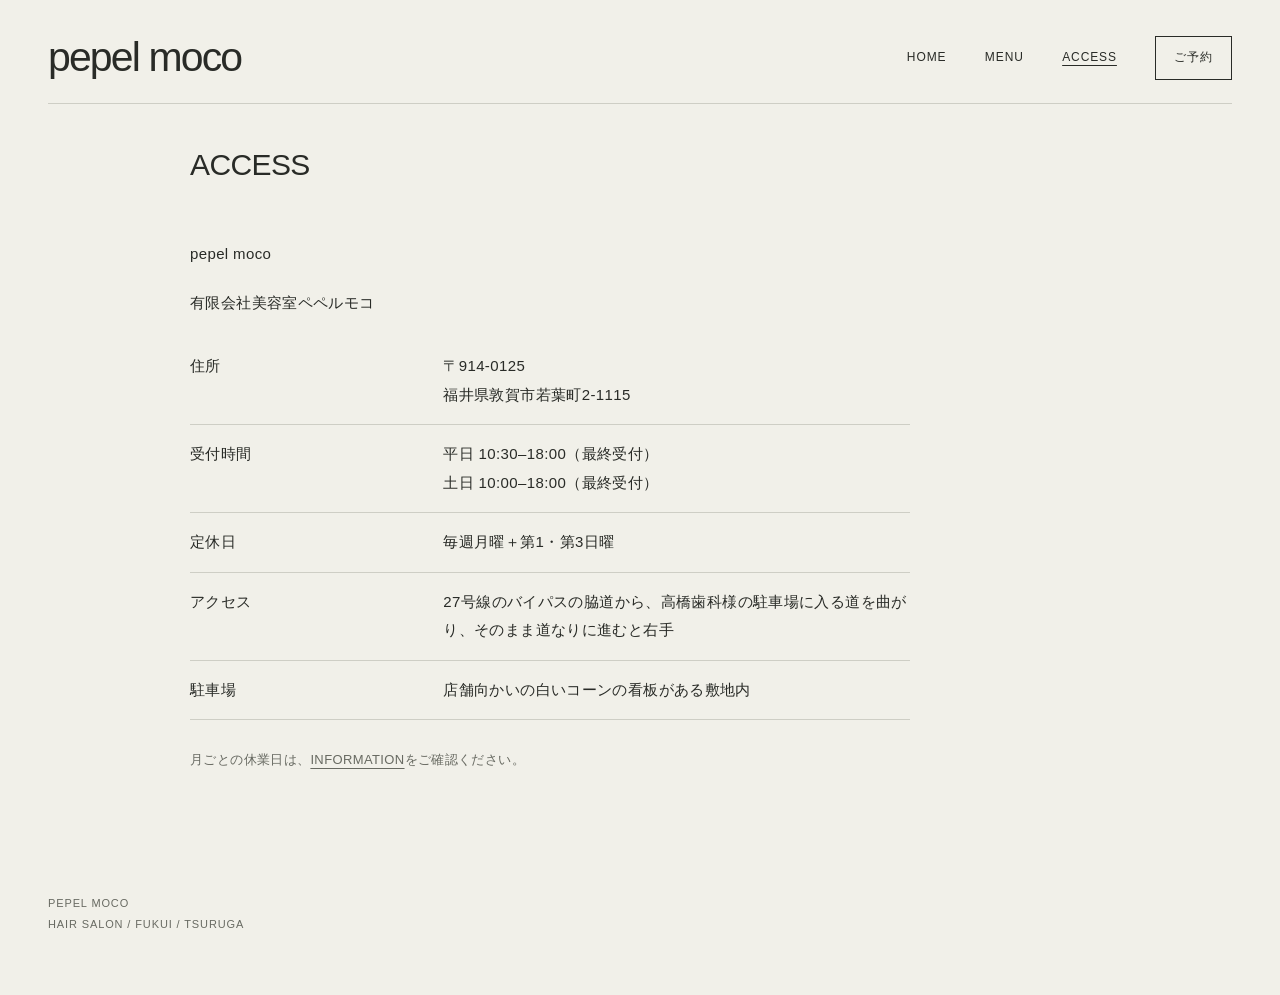
==== commit 5a60cd68: "Redesign official site layout" ====
--- a/access.html
+++ b/access.html
@@ -9,21 +9,19 @@
 </head>
 <body class="inner-page">
   <a class="skip-link" href="#main">本文へ移動</a>
-  <header class="site-header grid">
+  <header class="site-header">
     <p class="site-title"><a href="index.html">pepel moco</a></p>
-    <p class="site-description">美容室　福井県敦賀市</p>
     <nav class="navigation" aria-label="メインナビゲーション">
-      <a href="index.html">トップ</a>
-      <a href="menu.html">メニュー・料金</a>
-      <a href="access.html" aria-current="page">店舗情報</a>
+      <a href="index.html">HOME</a>
+      <a href="menu.html">MENU</a>
+      <a href="access.html" aria-current="page">ACCESS</a>
       <a href="reservation.html">ご予約</a>
     </nav>
   </header>
-
   <main id="main" class="content" tabindex="-1">
-    <section class="sheet grid" aria-labelledby="access-title">
-      <div class="sheet__head"><h1 class="page-title" id="access-title">店舗情報</h1></div>
-      <p class="lede">pepel moco</p>
+    <section class="section" aria-labelledby="access-title">
+      <h1 class="page-title" id="access-title">ACCESS</h1>
+      <p>pepel moco</p>
       <!-- ACCESS EDIT START: 店舗情報の編集範囲。 -->
       <p>有限会社美容室ペペルモコ</p>
       <dl class="details">
@@ -34,20 +32,11 @@
         <div><dt>駐車場</dt><dd>店舗向かいの白いコーンの看板がある敷地内</dd></div>
       </dl>
       <!-- ACCESS EDIT END -->
-      <a class="text-link" href="https://www.google.com/maps/search/?api=1&amp;query=%E7%A6%8F%E4%BA%95%E7%9C%8C%E6%95%A6%E8%B3%80%E5%B8%82%E8%8B%A5%E8%91%89%E7%94%BA2-1115">地図アプリで開く <span aria-hidden="true">↗</span></a>
-      <p class="note">月ごとの休業日は、<a href="index.html#information-title">トップページのお休みのお知らせ</a>をご確認ください。</p>
+      <p class="note">月ごとの休業日は、<a href="index.html#information-title">INFORMATION</a>をご確認ください。</p>
     </section>
   </main>
-
-  <footer class="site-footer grid">
-    <p class="footer-name">pepel moco</p>
-    <p class="footer-address">有限会社美容室ペペルモコ<br>〒914-0125 福井県敦賀市若葉町2-1115</p>
-    <p class="footer-links">
-      <a href="menu.html">メニュー・料金</a>
-      <a href="access.html">店舗情報</a>
-      <a href="index.html#instagram">Instagram</a>
-    </p>
+  <footer class="site-footer">
+    <p>PEPEL MOCO<br>HAIR SALON / FUKUI / TSURUGA</p>
   </footer>
-  <a class="reservation" href="reservation.html" aria-label="予約のご案内">ご予約 <span aria-hidden="true">↗</span></a>
 </body>
 </html>
--- a/assets/style.css
+++ b/assets/style.css
@@ -1,381 +1,100 @@
-/* pepel moco — static site v0.2 (editorial prototype)
-   外部フォント・JavaScript・ビルド不要。
-   レイアウトは12列グリッド。見出しを左の細い列、本文を中央の列に置く。 */
-
+/* pepel moco — static site */
 :root {
   color-scheme: light;
-  --paper: #f3f1eb;
-  --ink: #1e1d1a;
-  --muted: #6d6a63;
-  --rule: #cfcbc1;
-  --tint: #e6e2d8;
-  --serif: "Hiragino Mincho ProN", "Yu Mincho", "YuMincho", "Noto Serif JP", "Noto Serif CJK JP", "IPAMincho", serif;
-  --sans: -apple-system, BlinkMacSystemFont, "Hiragino Sans", "Hiragino Kaku Gothic ProN", "Yu Gothic", "YuGothic", "Noto Sans JP", "Helvetica Neue", sans-serif;
-  --margin: clamp(20px, 4vw, 56px);
-  --gutter: clamp(12px, 2vw, 28px);
+  --paper: #f1f0e9;
+  --ink: #292b27;
+  --muted: #686a62;
+  --rule: #cecec5;
+  --accent: #d9dfcf;
 }
-
 * { box-sizing: border-box; }
-html { scroll-padding-top: 24px; -webkit-text-size-adjust: 100%; }
+html { scroll-padding-top: 24px; }
 body {
   margin: 0;
+  padding-bottom: 0;
   background: var(--paper);
   color: var(--ink);
-  font-family: var(--sans);
+  font-family: -apple-system, BlinkMacSystemFont, "Helvetica Neue", Arial, sans-serif;
   font-size: 15px;
-  line-height: 1.95;
-  letter-spacing: 0.02em;
+  line-height: 1.9;
+  letter-spacing: .025em;
   overflow-wrap: anywhere;
-  font-feature-settings: "palt" 0;
 }
-img { display: block; max-width: 100%; height: auto; }
-a { color: inherit; text-decoration-thickness: 1px; text-underline-offset: 0.32em; }
+a { color: inherit; text-underline-offset: .3em; }
 a:hover { text-decoration-thickness: 2px; }
-a:focus-visible { outline: 2px solid var(--ink); outline-offset: 4px; }
-p { margin: 0 0 1.2em; }
+a:focus-visible { outline: 2px solid currentColor; outline-offset: 4px; }
+p { margin: 0 0 20px; }
+.site-header, .content, .site-footer { width: min(1380px, calc(100% - 96px)); margin-inline: auto; }
+.site-header { display: flex; align-items: center; justify-content: space-between; gap: 32px; padding: 34px 0 22px; border-bottom: 1px solid var(--rule); }
+.site-title { margin: 0; font-size: clamp(32px, 3.2vw, 42px); font-weight: 500; letter-spacing: -.045em; line-height: 1.15; }
+.site-title a { text-decoration: none; }
+.navigation { display: flex; align-items: center; gap: clamp(25px, 3vw, 48px); font-size: 12px; letter-spacing: .075em; }
+.navigation a { display: inline-flex; align-items: center; min-height: 44px; text-decoration: none; }
+.navigation a[aria-current="page"], .navigation a:hover { text-decoration: underline; }
+.navigation a:last-child { padding: 0 18px; border: 1px solid var(--ink); }
+.content { margin-top: 40px; margin-bottom: 120px; }
+.section { scroll-margin-top: 24px; }
+.section-title, .page-title { margin: 0 0 32px; font-size: 12px; font-weight: 500; letter-spacing: .12em; line-height: 1.4; }
+.page-title { font-size: 30px; letter-spacing: -.02em; margin-bottom: 54px; }
+.home .content { display: grid; grid-template-columns: repeat(12, minmax(0, 1fr)); column-gap: 24px; }
+.photo-section { grid-column: 1 / -1; }
+.shop-photo { display: block; width: min(690px, 80%); height: auto; margin-left: auto; margin-right: 10%; }
+.information { grid-column: 2 / 12; display: grid; grid-template-columns: 1fr 3fr; gap: 24px; align-items: start; margin: 0 0 65px; }
+.information .section-title { margin: 7px 0 0; }
+.information .notice { display: grid; grid-template-columns: minmax(180px, 1fr) 2fr; gap: 24px; }
+.information .notice h3 { margin: 0; }
+.notice h3 { margin: 0 0 18px; font-size: 18px; line-height: 1.65; letter-spacing: .02em; font-weight: 500; }
+.notice p { max-width: 36em; margin-bottom: 12px; }
+.notice .news-date { margin-bottom: 10px; color: var(--muted); font-size: 12px; letter-spacing: .04em; }
+.details { margin: 18px 0 28px; }
+.details > div { display: grid; grid-template-columns: minmax(0, 1fr) minmax(0, 2fr); gap: 20px; padding: 15px 0; border-bottom: 1px solid var(--rule); }
 dt, dd { margin: 0; }
-h1, h2, h3 { font-weight: 400; margin: 0; }
-
-/* ---------- grid ---------- */
-.grid {
-  display: grid;
-  grid-template-columns: repeat(12, minmax(0, 1fr));
-  column-gap: var(--gutter);
-  width: 100%;
-  max-width: 1440px;
-  margin-inline: auto;
-  padding-inline: var(--margin);
+.information .details { margin: 0; }
+.information .details > div { display: block; padding: 0; border: 0; }
+.information dt { color: var(--muted); font-size: 12px; margin-bottom: 5px; }
+.information dd { line-height: 1.9; }
+.home #news { grid-column: 2 / 12; display: grid; grid-template-columns: 1fr 3fr; gap: 24px; margin-top: 65px; }
+#news .section-title { margin-top: 5px; }
+#news .notice { display: grid; grid-template-columns: minmax(110px, 1fr) 3fr; column-gap: 24px; align-content: start; }
+#news .news-date { grid-column: 1; grid-row: 1 / span 3; margin-top: 5px; }
+#news .notice h3, #news .notice p:not(.news-date) { grid-column: 2; }
+.instagram-section { grid-column: 3 / 7; margin-top: 130px; }
+.booking-section { grid-column: 8 / 12; margin-top: 80px; padding: 28px 32px; background: var(--accent); }
+.text-link { display: inline-flex; align-items: center; min-height: 44px; font-size: 12px; letter-spacing: .04em; }
+.inner-page .content { max-width: 900px; }
+.inner-page .section { max-width: 720px; }
+.inner-page .section + .section { margin-top: 70px; }
+.menu-category { margin: 48px 0 0; font-size: 13px; font-weight: 500; letter-spacing: .08em; }
+.first-visit-title { margin: 0 0 12px; }
+.menu-prices > div { grid-template-columns: minmax(0, 1fr) max-content; }
+.menu-prices dd { text-align: right; white-space: nowrap; }
+.note { font-size: 13px; color: var(--muted); }
+.site-footer { padding: 0 0 40px; font-size: 11px; letter-spacing: .08em; color: var(--muted); }
+.skip-link { position: fixed; top: 12px; left: 12px; z-index: 20; padding: 12px; background: var(--paper); transform: translateY(-200%); }
+.skip-link:focus { transform: translateY(0); }
+@media (max-width: 700px) {
+  .site-header, .content, .site-footer { width: calc(100% - 40px); }
+  .site-header { display: block; padding: 25px 0 12px; }
+  .site-title { font-size: 32px; }
+  .navigation { padding-top: 18px; gap: 8px; justify-content: space-between; font-size: 11px; }
+  .navigation a:last-child { padding: 0 12px; }
+  .content { margin-top: 32px; margin-bottom: 100px; }
+  .home .content { grid-template-columns: repeat(4, minmax(0, 1fr)); column-gap: 12px; }
+  .photo-section { grid-column: 1 / 5; }
+  .shop-photo { width: 86%; margin-left: auto; margin-right: 4%; }
+  .information { grid-column: 1 / 5; display: block; margin: 0 0 45px; }
+  .information .section-title { margin: 0 0 20px; }
+  .information .notice { display: block; margin-left: 12%; }
+  .information .notice h3 { margin-bottom: 14px; }
+  .home #news { grid-column: 1 / 5; display: block; margin-top: 65px; padding: 0; }
+  #news .section-title { margin: 0 0 20px; }
+  #news .notice { display: block; margin-left: 12%; }
+  .instagram-section { grid-column: 1 / 5; margin-top: 75px; }
+  .booking-section { grid-column: 2 / 5; margin-top: 65px; padding: 22px; }
+  .page-title { margin-bottom: 40px; }
+  .details > div { gap: 12px; }
 }
-
-/* ---------- header ---------- */
-.site-header {
-  align-items: baseline;
-  padding-top: clamp(20px, 3vw, 36px);
-  padding-bottom: 16px;
+@media print {
+  body { padding-bottom: 0; }
+  .skip-link { display: none; }
 }
-.site-title {
-  grid-column: 1 / span 3;
-  margin: 0;
-  font-family: var(--serif);
-  font-size: 19px;
-  line-height: 1.4;
-  letter-spacing: 0.04em;
-}
-.site-title a { text-decoration: none; }
-.site-description {
-  grid-column: 4 / span 4;
-  margin: 0;
-  color: var(--muted);
-  font-size: 12px;
-}
-.navigation {
-  grid-column: 8 / -1;
-  display: flex;
-  justify-content: flex-end;
-  flex-wrap: wrap;
-  gap: 0 clamp(16px, 2.4vw, 32px);
-  font-size: 13px;
-}
-.navigation a {
-  display: inline-flex;
-  align-items: center;
-  min-height: 44px;
-  text-decoration: none;
-}
-.navigation a[aria-current="page"] { text-decoration: underline; }
-.navigation a:hover { text-decoration: underline; }
-
-/* ---------- opening (top page) ---------- */
-.opening {
-  align-items: end;
-  padding-top: clamp(32px, 7vw, 112px);
-}
-.opening__info {
-  grid-column: 1 / span 4;
-  padding-right: 8px;
-  grid-row: 1;
-  padding-bottom: 4px;
-}
-.opening__photo {
-  grid-column: 6 / -1;
-  grid-row: 1;
-  margin: 0;
-}
-
-/* ---------- sheet: 見出し列 + 本文列 ---------- */
-.sheet {
-  row-gap: 0;
-  margin-top: clamp(72px, 11vw, 168px);
-  scroll-margin-top: 24px;
-}
-.sheet > * { grid-column: 4 / span 6; }
-.sheet > .sheet__head {
-  grid-column: 1 / span 3;
-  grid-row: 1 / span 40;
-  align-self: start;
-}
-.sheet__wide { grid-column: 4 / -1 !important; }
-.sheet__rule {
-  grid-column: 1 / -1 !important;
-  height: 1px;
-  margin-bottom: 18px;
-  background: var(--rule);
-}
-.sheet__rule + .sheet__head { grid-row: 2 / span 40; }
-
-.section-title,
-.page-title {
-  font-family: var(--serif);
-  font-size: 15px;
-  line-height: 1.6;
-  letter-spacing: 0.24em;
-}
-.page-title { font-size: 17px; }
-
-/* 見出しは縦組み（PC） */
-@media (min-width: 900px) {
-  .sheet__head .section-title,
-  .sheet__head .page-title {
-    writing-mode: vertical-rl;
-    text-orientation: mixed;
-    min-height: 6em;
-  }
-}
-
-/* ---------- notices ---------- */
-.notice + .notice { margin-top: 48px; }
-.notice h3 {
-  margin: 0 0 14px;
-  font-family: var(--serif);
-  font-size: 19px;
-  line-height: 1.6;
-}
-.news-date {
-  margin: 0 0 6px;
-  color: var(--muted);
-  font-size: 12px;
-  font-variant-numeric: tabular-nums;
-  letter-spacing: 0.08em;
-}
-.note, .muted { color: var(--muted); font-size: 13px; }
-.lede { font-family: var(--serif); font-size: 17px; line-height: 1.9; }
-
-/* お休み：日付を大きく */
-.opening .notice h3 { font-size: 15px; font-family: var(--sans); color: var(--muted); margin-bottom: 6px; }
-.opening .details { margin: 0; }
-.opening .details > div { grid-template-columns: 1fr; gap: 4px; border: 0; padding: 0; }
-.opening .details dt { font-size: 12px; color: var(--muted); }
-.opening .details dd {
-  font-family: var(--serif);
-  font-size: clamp(20px, 1.9vw, 27px);
-  line-height: 1.6;
-  letter-spacing: 0.04em;
-  font-variant-numeric: tabular-nums;
-  word-break: auto-phrase;
-}
-.opening__info .text-link { margin-top: 20px; font-size: 13px; }
-
-/* ---------- definition lists ---------- */
-.details { margin: 0 0 32px; }
-.details > div {
-  display: grid;
-  grid-template-columns: 8em minmax(0, 1fr);
-  gap: 16px;
-  padding: 14px 0 15px;
-  border-top: 1px solid var(--rule);
-}
-.details > div:last-child { border-bottom: 1px solid var(--rule); }
-.details dt { color: var(--muted); font-size: 13px; padding-top: 2px; }
-
-/* ---------- menu ---------- */
-.menu-sheet .menu-category {
-  grid-column: 1 / span 3;
-  margin: 0;
-  padding-top: 14px;
-  font-size: 12px;
-  letter-spacing: 0.14em;
-  color: var(--muted);
-  border-top: 1px solid var(--ink);
-}
-.menu-sheet .menu-prices {
-  grid-column: 4 / span 6;
-  margin: 0 0 56px;
-  border-top: 1px solid var(--ink);
-}
-.menu-sheet .menu-prices > div:first-child { border-top: 0; }
-.menu-prices > div { grid-template-columns: minmax(0, 1fr) max-content; }
-.menu-prices dt { color: var(--ink); font-size: 15px; padding-top: 0; }
-.menu-prices dd {
-  text-align: right;
-  white-space: nowrap;
-  font-variant-numeric: tabular-nums;
-}
-.menu-sheet .first-visit-title { border-top: 0; padding-top: 0; }
-.menu-sheet .first-visit { grid-column: 4 / span 6; margin: 0 0 64px; }
-.menu-sheet .page-title { grid-column: 1 / span 3; margin-bottom: 40px; }
-.menu-sheet .menu-lead { grid-column: 4 / span 6; margin-bottom: 40px; }
-.menu-sheet .note-end { grid-column: 4 / span 6; }
-
-/* ---------- plates (写真) ----------
-   写真は縦横比をそのまま保ち、追加順に位置が巡回する。
-   クラス指定なしで <figure class="plate"> を増やすだけで並ぶ。 */
-.plates {
-  margin-top: clamp(80px, 12vw, 180px);
-  row-gap: clamp(48px, 8vw, 120px);
-  align-items: start;
-}
-.plate { margin: 0; }
-.plate:nth-child(4n + 1) { grid-column: 1 / span 4; }
-.plate:nth-child(4n + 2) { grid-column: 8 / span 3; margin-top: clamp(40px, 10vw, 160px); }
-.plate:nth-child(4n + 3) { grid-column: 3 / span 3; }
-.plate:nth-child(4n + 4) { grid-column: 8 / -1; margin-top: clamp(24px, 5vw, 80px); }
-/* 横長写真は広めに。必要な写真だけに付ける任意クラス。 */
-.plate--wide:nth-child(n) { grid-column: 2 / span 9; margin-top: 0; }
-.plate figcaption {
-  margin-top: 10px;
-  color: var(--muted);
-  font-size: 12px;
-  line-height: 1.7;
-}
-/* 仮枠（写真差し替えまでの空き枠） */
-.plate--placeholder img { background: var(--tint); }
-
-/* ---------- links ---------- */
-.text-link {
-  display: inline-flex;
-  align-items: center;
-  gap: 0.5em;
-  min-height: 44px;
-}
-.link-row { display: flex; flex-wrap: wrap; gap: 0 32px; }
-
-/* ---------- reservation page ---------- */
-.way {
-  display: grid;
-  grid-template-columns: minmax(0, 1fr);
-  padding: 18px 0 22px;
-  border-top: 1px solid var(--rule);
-}
-.way:last-of-type { border-bottom: 1px solid var(--rule); }
-.way h2 { font-family: var(--serif); font-size: 18px; line-height: 1.6; margin-bottom: 6px; }
-.way p { margin-bottom: 4px; }
-
-/* ---------- footer (colophon) ---------- */
-.site-footer {
-  margin-top: clamp(96px, 14vw, 200px);
-  padding-top: 20px;
-  padding-bottom: 40px;
-  border-top: 1px solid var(--rule);
-  color: var(--muted);
-  font-size: 12px;
-  line-height: 1.9;
-  row-gap: 24px;
-}
-.site-footer p { margin: 0; }
-.site-footer .footer-name { grid-column: 1 / span 3; color: var(--ink); font-family: var(--serif); font-size: 15px; }
-.site-footer .footer-address { grid-column: 4 / span 4; }
-.site-footer .footer-links { grid-column: 8 / -1; justify-self: end; display: flex; flex-wrap: wrap; gap: 0 24px; }
-.site-footer a { display: inline-flex; align-items: center; min-height: 44px; }
-
-/* ---------- 固定の予約リンク ---------- */
-body { padding-bottom: 0; }
-.reservation {
-  position: fixed;
-  right: max(20px, env(safe-area-inset-right, 0px));
-  bottom: calc(20px + env(safe-area-inset-bottom, 0px));
-  z-index: 10;
-  display: inline-flex;
-  align-items: center;
-  gap: 14px;
-  min-height: 44px;
-  padding: 8px 18px;
-  border: 1px solid var(--ink);
-  border-radius: 999px;
-  background: var(--paper);
-  font-size: 13px;
-  letter-spacing: 0.08em;
-  text-decoration: none;
-}
-.reservation:hover { background: var(--ink); color: var(--paper); }
-
-.skip-link {
-  position: fixed;
-  top: 12px;
-  left: 12px;
-  z-index: 20;
-  padding: 12px;
-  background: var(--paper);
-  transform: translateY(-200%);
-}
-.skip-link:focus { transform: translateY(0); }
-.content:focus { outline: none; }
-
-/* ---------- tablet ---------- */
-@media (max-width: 1080px) {
-  .sheet > * { grid-column: 4 / -1; }
-  .menu-sheet .menu-prices,
-  .menu-sheet .first-visit,
-  .menu-sheet .menu-lead,
-  .menu-sheet .note-end { grid-column: 4 / -1; }
-}
-
-/* ---------- smartphone ---------- */
-@media (max-width: 899px) {
-  .grid { grid-template-columns: repeat(6, minmax(0, 1fr)); }
-  .site-header { row-gap: 4px; padding-bottom: 8px; }
-  .site-title { grid-column: 1 / span 3; }
-  .site-description { grid-column: 4 / -1; justify-self: end; text-align: right; font-size: 11px; }
-  .navigation { grid-column: 1 / -1; justify-content: flex-start; border-top: 1px solid var(--rule); margin-top: 8px; }
-
-  .opening { padding-top: 20px; row-gap: 32px; }
-  .opening__photo { grid-column: 2 / -1; grid-row: 1; }
-  .opening__info { grid-column: 1 / -1; grid-row: 2; }
-
-  .sheet { margin-top: 88px; }
-  .sheet > *,
-  .sheet > .sheet__head,
-  .sheet__wide { grid-column: 1 / -1 !important; }
-  .sheet > .sheet__head, .sheet__rule + .sheet__head { grid-row: auto; margin-bottom: 20px; }
-
-  .menu-sheet .menu-category,
-  .menu-sheet .menu-prices,
-  .menu-sheet .first-visit,
-  .menu-sheet .menu-lead,
-  .menu-sheet .note-end,
-  .menu-sheet .page-title { grid-column: 1 / -1; }
-  .menu-sheet .menu-category { padding-bottom: 4px; }
-  .menu-sheet .menu-prices { border-top: 0; margin-bottom: 44px; }
-  .menu-sheet .menu-prices > div:first-child { border-top: 1px solid var(--rule); }
-
-  .plates { row-gap: 40px; }
-  .plate:nth-child(4n + 1) { grid-column: 1 / span 5; }
-  .plate:nth-child(4n + 2) { grid-column: 3 / -1; margin-top: 0; }
-  .plate:nth-child(4n + 3) { grid-column: 1 / span 4; }
-  .plate:nth-child(4n + 4) { grid-column: 2 / -1; margin-top: 0; }
-  .plate--wide:nth-child(n) { grid-column: 1 / -1; }
-
-  .details > div { grid-template-columns: 6.5em minmax(0, 1fr); gap: 12px; }
-
-  .site-footer { padding-bottom: calc(96px + env(safe-area-inset-bottom, 0px)); row-gap: 8px; }
-  .site-footer .footer-name,
-  .site-footer .footer-address,
-  .site-footer .footer-links { grid-column: 1 / -1; justify-self: start; }
-}
-
-@media (prefers-reduced-motion: no-preference) {
-  html { scroll-behavior: smooth; }
-}
-
-@media print {
-  .reservation, .skip-link { display: none; }
-  .navigation { display: none; }
-}
-
-.visually-hidden {
-  position: absolute !important;
-  width: 1px; height: 1px;
-  margin: -1px; padding: 0; border: 0;
-  overflow: hidden;
-  clip: rect(0 0 0 0);
-  white-space: nowrap;
-}
